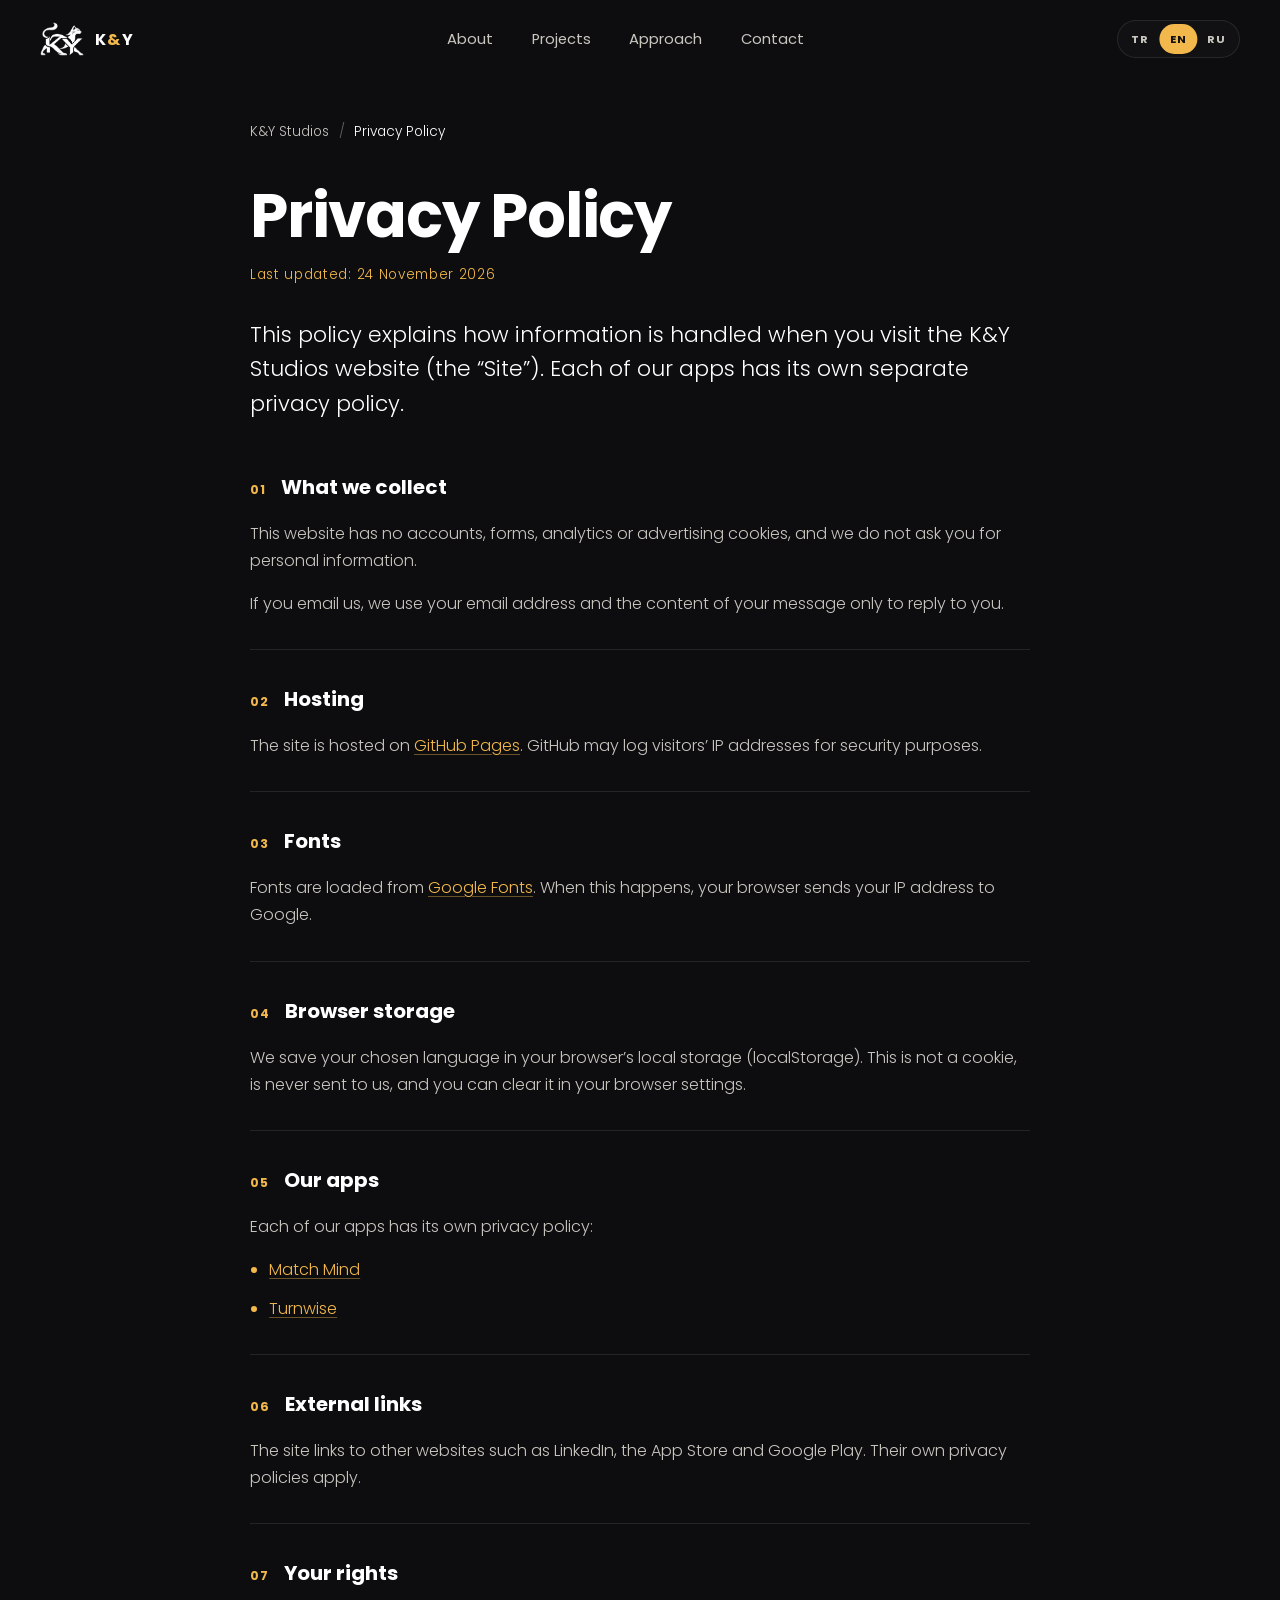
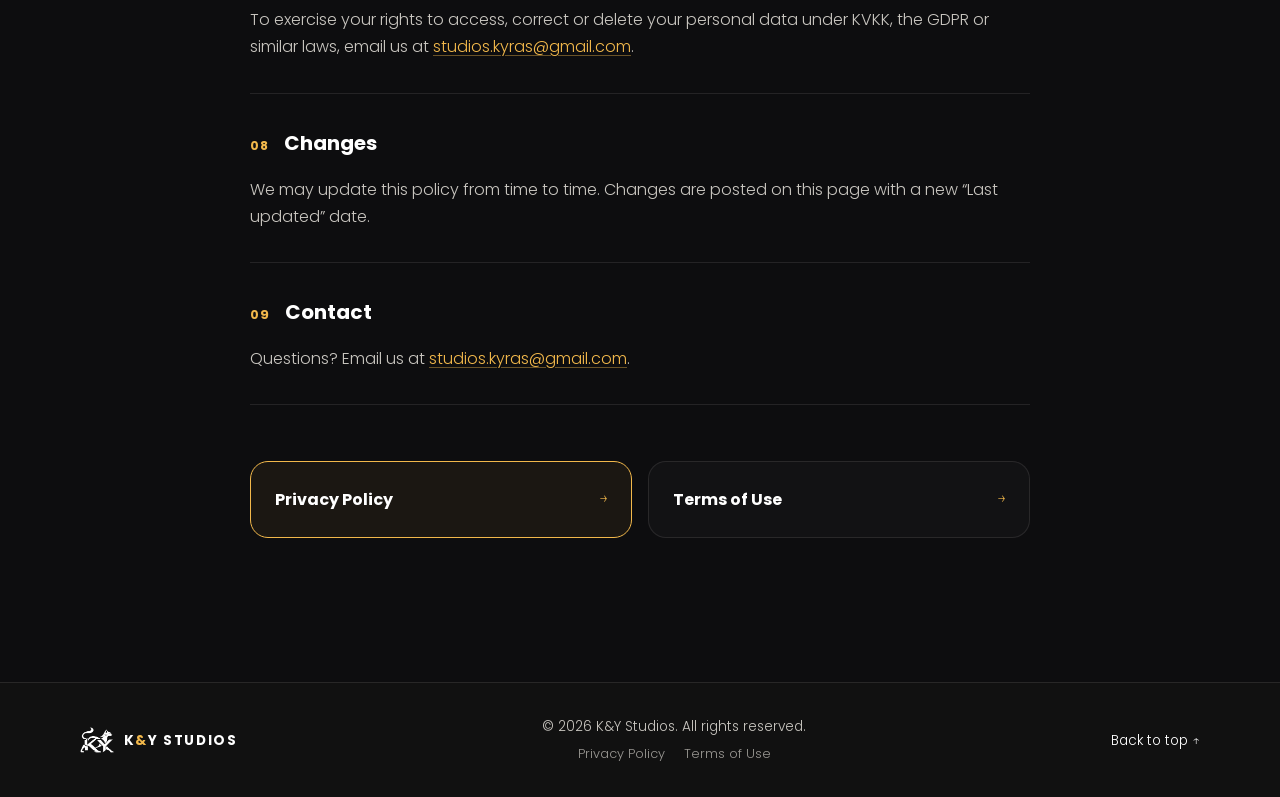
==== privacy/index.html @ 73205c19 "Site gizlilik politikası ve kullanım koşulları + footer linkleri" ====
<!DOCTYPE html>
<html lang="tr">
<head>
  <meta charset="UTF-8" />
  <meta name="viewport" content="width=device-width, initial-scale=1" />
  <title>K&amp;Y Studios</title>
  <meta name="theme-color" content="#0d0d0f" />
  <meta property="og:image" content="../assets/og-cover.jpg" />
  <link rel="icon" type="image/png" sizes="32x32" href="../assets/favicon-32.png" />
  <link rel="apple-touch-icon" href="../assets/apple-touch-icon.png" />
  <link rel="preconnect" href="https://fonts.googleapis.com" />
  <link rel="preconnect" href="https://fonts.gstatic.com" crossorigin />
  <link href="https://fonts.googleapis.com/css2?family=Montserrat:wght@300;400;700&family=Poppins:wght@300;400;700&display=swap" rel="stylesheet" />
  <link rel="stylesheet" href="../css/style.css" />
</head>
<body class="subpage" data-root="../" data-page="site-privacy">
  <div class="trail" aria-hidden="true"></div>

  <header class="nav" id="nav">
    <a href="../index.html" class="nav__brand" aria-label="K&Y Studios">
      <img src="../assets/logo-white.png" alt="" />
      <span>K<b>&amp;</b>Y</span>
    </a>
    <nav class="nav__links" id="navLinks">
      <a href="../index.html#about" data-i18n="nav.about">Hakkımızda</a>
      <a href="../index.html#projects" data-i18n="nav.projects">Projeler</a>
      <a href="../index.html#process" data-i18n="nav.process">Yaklaşım</a>
      <a href="../index.html#contact" data-i18n="nav.contact">İletişim</a>
      <div class="lang lang--menu" role="group" aria-label="Language">
        <button data-lang="tr" aria-pressed="true">TR</button>
        <button data-lang="en" aria-pressed="false">EN</button>
        <button data-lang="ru" aria-pressed="false">RU</button>
        <span class="lang__pill" aria-hidden="true"></span>
      </div>
    </nav>
    <div class="nav__actions">
      <div class="lang lang--nav" role="group" aria-label="Language">
        <button data-lang="tr" aria-pressed="true">TR</button>
        <button data-lang="en" aria-pressed="false">EN</button>
        <button data-lang="ru" aria-pressed="false">RU</button>
        <span class="lang__pill" aria-hidden="true"></span>
      </div>
      <button class="burger" id="burger" aria-label="Menu" aria-expanded="false"><span></span><span></span></button>
    </div>
  </header>

  <main id="app"></main>

  <footer class="footer">
    <div class="container footer__inner">
      <a href="../index.html" class="footer__brand">
        <img src="../assets/logo-white.png" alt="" />
        <span>K<b>&amp;</b>Y STUDIOS</span>
      </a>
      <div class="footer__mid">
        <p>© <span class="js-year"></span> K&amp;Y Studios. <span data-i18n="footer.rights">Tüm hakları saklıdır.</span></p>
        <nav class="footer__legal"><a href="../privacy/" data-i18n="footer.privacy">Gizlilik Politikası</a><a href="../terms/" data-i18n="footer.terms">Kullanım Koşulları</a></nav>
      </div>
      <a href="#" class="footer__top" data-i18n="footer.top">Yukarı ↑</a>
    </div>
  </footer>

  <noscript><p style="padding:8rem 2rem;text-align:center">Please enable JavaScript to view this page.</p></noscript>
  <script src="../data/projects.js"></script>
  <script src="../js/projects.js"></script>
  <script src="../js/main.js"></script>
</body>
</html>
---- css/style.css ----
/* =========================================================
   K&Y Studios — style.css
   Palette: #0d0d0f · #f2b84b · #fff · #c9c6c0 · #111
   ========================================================= */

:root {
  --bg: #0d0d0f;
  --bg-2: #111;
  --gold: #f2b84b;
  --white: #fff;
  --muted: #c9c6c0;
  --line: rgba(201, 198, 192, 0.12);
  --card: rgba(255, 255, 255, 0.025);

  --font: "Poppins", "Montserrat", system-ui, -apple-system, "Segoe UI", sans-serif;
  --ease: cubic-bezier(0.22, 1, 0.36, 1);
  --ease-in-out: cubic-bezier(0.65, 0, 0.35, 1);

  --container: 1200px;
  --pad: clamp(1.25rem, 4vw, 2.5rem);
  --section: clamp(5rem, 12vw, 9rem);

  /* Paw print shape used everywhere as a mask */
  --paw: url("data:image/svg+xml,%3Csvg xmlns='http://www.w3.org/2000/svg' viewBox='0 0 64 64'%3E%3Cellipse cx='32' cy='42' rx='14' ry='12'/%3E%3Cellipse cx='14' cy='26' rx='6' ry='8'/%3E%3Cellipse cx='25' cy='15' rx='6' ry='8'/%3E%3Cellipse cx='39' cy='15' rx='6' ry='8'/%3E%3Cellipse cx='50' cy='26' rx='6' ry='8'/%3E%3C/svg%3E");
}

*,
*::before,
*::after { box-sizing: border-box; margin: 0; padding: 0; }

html { scroll-behavior: smooth; -webkit-text-size-adjust: 100%; }

body {
  font-family: var(--font);
  font-weight: 300;
  background: var(--bg);
  color: var(--muted);
  line-height: 1.7;
  overflow-x: hidden;
  -webkit-font-smoothing: antialiased;
}
body.is-loading, body.menu-open { overflow: hidden; }

img { max-width: 100%; display: block; }
a { color: inherit; text-decoration: none; }
button { font: inherit; color: inherit; background: none; border: 0; cursor: pointer; }
::selection { background: var(--gold); color: var(--bg); }

.container { width: 100%; max-width: var(--container); margin: 0 auto; padding: 0 var(--pad); }
.gold { color: var(--gold); }

.eyebrow {
  display: inline-flex; align-items: center; gap: .75rem;
  font-size: .8rem; font-weight: 400; letter-spacing: .3em; text-transform: uppercase;
  color: var(--gold); margin-bottom: 1.25rem;
}
.eyebrow::before { content: ""; width: 28px; height: 1px; background: var(--gold); }

.h2 {
  font-weight: 700; color: var(--white);
  font-size: clamp(2rem, 5vw, 3.6rem);
  line-height: 1.1; letter-spacing: -.02em;
}

.section { padding: var(--section) 0; position: relative; }
.section__head { margin-bottom: clamp(2.5rem, 6vw, 4.5rem); }

/* ---------- Buttons ---------- */
.btn {
  position: relative; display: inline-flex; align-items: center; justify-content: center;
  padding: 1rem 2rem; border-radius: 100px;
  font-weight: 400; font-size: .95rem; letter-spacing: .04em;
  overflow: hidden; isolation: isolate;
  transition: color .4s var(--ease), border-color .4s var(--ease), transform .3s var(--ease);
}
.btn--gold { background: var(--gold); color: var(--bg-2); font-weight: 700; }
.btn--gold::after {
  content: ""; position: absolute; inset: 0; z-index: -1;
  background: var(--white); transform: translateY(101%);
  transition: transform .5s var(--ease);
}
.btn--gold:hover::after { transform: translateY(0); }
.btn--ghost { border: 1px solid rgba(201,198,192,.35); color: var(--white); }
.btn--ghost::after {
  content: ""; position: absolute; inset: 0; z-index: -1;
  background: var(--gold); transform: scaleX(0); transform-origin: right;
  transition: transform .5s var(--ease);
}
.btn--ghost:hover { color: var(--bg-2); border-color: var(--gold); }
.btn--ghost:hover::after { transform: scaleX(1); transform-origin: left; }

/* =========================================================
   Preloader
   ========================================================= */
.loader {
  position: fixed; inset: 0; z-index: 1000;
  display: grid; place-items: center;
  background: var(--bg);
  transition: clip-path 1s var(--ease-in-out), visibility 0s linear 1s;
  clip-path: inset(0 0 0 0);
}
.loader.done { clip-path: inset(0 0 100% 0); visibility: hidden; }
.loader__inner { display: grid; justify-items: center; gap: 1.5rem; }
.loader__logo { width: min(140px, 40vw); animation: loaderLogo 1.4s var(--ease) both; }
.loader__paws { display: flex; gap: .9rem; }
.loader__paws .paw {
  width: 16px; height: 16px; background: var(--gold);
  -webkit-mask: var(--paw) center/contain no-repeat; mask: var(--paw) center/contain no-repeat;
  opacity: 0; animation: pawBlink 1.2s ease-in-out infinite;
}
.loader__paws .paw:nth-child(even) { transform: translateY(6px) rotate(10deg); }
.loader__paws .paw:nth-child(odd)  { transform: rotate(-10deg); }
.loader__paws .paw:nth-child(2) { animation-delay: .15s; }
.loader__paws .paw:nth-child(3) { animation-delay: .3s; }
.loader__paws .paw:nth-child(4) { animation-delay: .45s; }

@keyframes loaderLogo { from { opacity: 0; transform: translateY(20px) scale(.92); filter: blur(8px); } to { opacity: 1; transform: none; filter: none; } }
@keyframes pawBlink { 0%,100% { opacity: 0; } 40%,60% { opacity: 1; } }

/* =========================================================
   Mouse paw trail
   ========================================================= */
.trail { position: fixed; inset: 0; pointer-events: none; z-index: 5; }
.trail .paw {
  position: absolute; width: 14px; height: 14px;
  background: var(--gold);
  -webkit-mask: var(--paw) center/contain no-repeat; mask: var(--paw) center/contain no-repeat;
  animation: trailFade 1.4s var(--ease) forwards;
}
@keyframes trailFade { 0% { opacity: .55; scale: 1; } 100% { opacity: 0; scale: .6; } }

/* =========================================================
   Navigation
   ========================================================= */
.nav {
  position: fixed; top: 0; left: 0; right: 0; z-index: 100;
  display: flex; align-items: center; justify-content: space-between;
  padding: 1.25rem var(--pad);
  transition: padding .4s var(--ease), background .4s var(--ease), border-color .4s var(--ease), transform .5s var(--ease);
  border-bottom: 1px solid transparent;
}
.nav.scrolled {
  padding-top: .8rem; padding-bottom: .8rem;
  background: rgba(13, 13, 15, .72);
  -webkit-backdrop-filter: blur(14px) saturate(140%); backdrop-filter: blur(14px) saturate(140%);
  border-color: var(--line);
}
.nav.hidden { transform: translateY(-100%); }
.nav__brand { display: flex; align-items: center; gap: .7rem; color: var(--white); font-weight: 700; letter-spacing: .08em; z-index: 2; }
.nav__brand img { width: 44px; transition: transform .5s var(--ease); }
.nav__brand:hover img { transform: rotate(-6deg) scale(1.06); }
.nav__brand b, .footer__brand b { color: var(--gold); }

.nav__links { display: flex; gap: 2.4rem; }
.nav__links a {
  position: relative; font-size: .92rem; font-weight: 400; color: var(--muted);
  transition: color .3s;
}
.nav__links a::after {
  content: ""; position: absolute; left: 0; bottom: -6px; height: 1px; width: 100%;
  background: var(--gold); transform: scaleX(0); transform-origin: right;
  transition: transform .45s var(--ease);
}
.nav__links a:hover, .nav__links a.active { color: var(--white); }
.nav__links a:hover::after, .nav__links a.active::after { transform: scaleX(1); transform-origin: left; }

.nav__actions { display: flex; align-items: center; gap: .75rem; z-index: 2; }
.lang {
  position: relative; display: flex; padding: 3px; border-radius: 100px;
  border: 1px solid var(--line); background: rgba(255,255,255,.02);
}
.lang button {
  position: relative; z-index: 1; width: 2.4rem; padding: .35rem 0; border-radius: 100px;
  font-size: .7rem; font-weight: 700; letter-spacing: .1em; color: var(--muted);
  transition: color .4s var(--ease);
}
.lang button:hover { color: var(--white); }
.lang button[aria-pressed="true"] { color: var(--bg-2); }
.lang__pill {
  position: absolute; top: 3px; bottom: 3px; left: 3px; width: 2.4rem; border-radius: 100px;
  background: var(--gold); transform: translateX(calc(var(--i, 0) * 100%));
  transition: transform .5s var(--ease);
}

.lang--menu { display: none; }

.burger { display: none; width: 40px; height: 40px; position: relative; }
.burger span {
  position: absolute; left: 9px; right: 9px; height: 2px; background: var(--white); border-radius: 2px;
  transition: transform .45s var(--ease), top .45s var(--ease);
}
.burger span:first-child { top: 15px; }
.burger span:last-child { top: 23px; }
.burger[aria-expanded="true"] span:first-child { top: 19px; transform: rotate(45deg); }
.burger[aria-expanded="true"] span:last-child { top: 19px; transform: rotate(-45deg); }

/* =========================================================
   Hero
   ========================================================= */
.hero {
  position: relative; min-height: 100vh; min-height: 100svh;
  display: grid; place-items: center; text-align: center;
  padding: 7rem var(--pad) 5rem; overflow: hidden;
}
.hero__grid {
  position: absolute; inset: 0;
  background-image: radial-gradient(rgba(201,198,192,.09) 1px, transparent 1px);
  background-size: 26px 26px;
  -webkit-mask-image: radial-gradient(ellipse at center, #000 20%, transparent 75%);
  mask-image: radial-gradient(ellipse at center, #000 20%, transparent 75%);
}
.hero__glow {
  position: absolute; width: 900px; height: 900px; max-width: 160vw; max-height: 160vw;
  left: var(--gx, 50%); top: var(--gy, 45%); translate: -50% -50%;
  background: radial-gradient(circle, rgba(242,184,75,.16) 0%, rgba(242,184,75,.05) 35%, transparent 65%);
  transition: left 1.2s var(--ease), top 1.2s var(--ease);
  pointer-events: none;
}

/* Walking paw steps (like the LinkedIn cover) */
.hero__steps { position: absolute; left: 0; right: 0; bottom: 7%; height: 80px; pointer-events: none; }
.hero__steps .step {
  position: absolute; width: 26px; height: 26px; background: var(--gold);
  -webkit-mask: var(--paw) center/contain no-repeat; mask: var(--paw) center/contain no-repeat;
  opacity: 0; rotate: 90deg;
  animation: walk 8s linear infinite;
}
.hero__steps .step:nth-child(odd)  { top: 0; }
.hero__steps .step:nth-child(even) { top: 34px; }
.hero__steps .step:nth-child(1) { left: 6%;  animation-delay: 0s; }
.hero__steps .step:nth-child(2) { left: 17%; animation-delay: .5s; }
.hero__steps .step:nth-child(3) { left: 28%; animation-delay: 1s; }
.hero__steps .step:nth-child(4) { left: 39%; animation-delay: 1.5s; }
.hero__steps .step:nth-child(5) { left: 61%; animation-delay: 2s; }
.hero__steps .step:nth-child(6) { left: 72%; animation-delay: 2.5s; }
.hero__steps .step:nth-child(7) { left: 83%; animation-delay: 3s; }
.hero__steps .step:nth-child(8) { left: 94%; animation-delay: 3.5s; }
@keyframes walk {
  0%   { opacity: 0; scale: .6; }
  4%   { opacity: .55; scale: 1; }
  30%  { opacity: .3; }
  50%  { opacity: 0; }
  100% { opacity: 0; }
}

.hero__content { position: relative; z-index: 2; display: grid; justify-items: center; }
.hero__logo-wrap { perspective: 800px; margin-bottom: 1.5rem; }
.hero__logo {
  width: clamp(170px, 26vw, 300px);
  filter: drop-shadow(0 20px 60px rgba(242,184,75,.15));
  transform: rotateX(var(--rx, 0deg)) rotateY(var(--ry, 0deg));
  transition: transform .6s var(--ease);
  opacity: 0;
}
.hero__title {
  color: var(--white); font-weight: 700; line-height: .95; letter-spacing: .04em;
  font-size: clamp(3.8rem, 11vw, 8.5rem);
}
.hero__title .line { display: block; overflow: hidden; padding-bottom: .05em; }
.hero__title .line > span { display: inline-block; transform: translateY(110%); }
.hero__title em { font-style: normal; color: var(--gold); display: inline-block; }
.hero__title .line:nth-child(2) { font-size: .5em; letter-spacing: .32em; margin-right: -.32em; font-weight: 300; color: var(--muted); }
.hero__tag {
  margin-top: 1.6rem; font-size: clamp(.78rem, 1.6vw, 1rem); letter-spacing: .28em; text-transform: uppercase;
  opacity: 0;
}
.hero__cta { display: flex; flex-wrap: wrap; justify-content: center; gap: 1rem; margin-top: 2.6rem; opacity: 0; }

/* Hero intro (runs when body loses .is-loading) */
body.ready .hero__logo { animation: heroLogo 1.4s var(--ease) .1s forwards; }
body.ready .hero__title .line > span { animation: rise 1.1s var(--ease) forwards; }
body.ready .hero__title .line:nth-child(1) > span { animation-delay: .35s; }
body.ready .hero__title .line:nth-child(2) > span { animation-delay: .5s; }
body.ready .hero__title em { animation: ampPop 1s var(--ease) 1.1s both; }
body.ready .hero__tag { animation: fadeUp 1s var(--ease) .85s forwards; }
body.ready .hero__cta { animation: fadeUp 1s var(--ease) 1.05s forwards; }
body.ready .hero__logo-wrap { animation: float 6s ease-in-out 1.6s infinite; }

@keyframes heroLogo { from { opacity: 0; transform: translateY(40px) scale(.85); filter: blur(10px); } to { opacity: 1; filter: none; } }
@keyframes rise { to { transform: translateY(0); } }
@keyframes fadeUp { from { opacity: 0; transform: translateY(18px); } to { opacity: 1; transform: none; } }
@keyframes ampPop { 0% { transform: scale(1) rotate(0); } 40% { transform: scale(1.25) rotate(-12deg); } 100% { transform: scale(1) rotate(0); } }
@keyframes float { 0%,100% { transform: translateY(0); } 50% { transform: translateY(-10px); } }

.scroll-hint {
  position: absolute; bottom: 2rem; left: 50%; translate: -50% 0; z-index: 2;
  width: 26px; height: 42px; border: 1.5px solid rgba(201,198,192,.4); border-radius: 20px;
}
.scroll-hint span {
  position: absolute; left: 50%; top: 8px; width: 4px; height: 8px; margin-left: -2px;
  background: var(--gold); border-radius: 4px; animation: scrollDot 1.8s var(--ease) infinite;
}
@keyframes scrollDot { 0% { opacity: 0; transform: translateY(0); } 30% { opacity: 1; } 100% { opacity: 0; transform: translateY(14px); } }

/* =========================================================
   Marquee
   ========================================================= */
.marquee {
  border-block: 1px solid var(--line); background: var(--bg-2);
  overflow: hidden; padding: 1.3rem 0; white-space: nowrap;
}
.marquee__track { display: inline-flex; align-items: center; gap: 2.5rem; animation: marquee 28s linear infinite; padding-left: 2.5rem; }
.marquee span { font-weight: 700; color: var(--white); font-size: clamp(1.1rem, 2.6vw, 1.8rem); letter-spacing: .14em; }
.marquee span:nth-of-type(even) { color: transparent; -webkit-text-stroke: 1px rgba(201,198,192,.55); }
.marquee i { color: var(--gold); font-style: normal; font-size: 1.1rem; }
.marquee:hover .marquee__track { animation-play-state: paused; }
@keyframes marquee { to { transform: translateX(-50%); } }

/* =========================================================
   About
   ========================================================= */
.about__grid { display: grid; grid-template-columns: 1fr 1.1fr; gap: clamp(2rem, 6vw, 6rem); align-items: start; }
.about__left { position: sticky; top: 7rem; }
.about__right p + p { margin-top: 1.2rem; }
.lead { font-size: clamp(1.1rem, 2vw, 1.35rem); color: var(--white); line-height: 1.6; }
.stats { display: grid; grid-template-columns: repeat(3, 1fr); gap: 1rem; margin-top: 3rem; padding-top: 2rem; border-top: 1px solid var(--line); }
.stat strong { display: block; font-size: clamp(2rem, 4.5vw, 3rem); font-weight: 700; color: var(--gold); line-height: 1.1; }
.stat span { font-size: .85rem; letter-spacing: .06em; }

/* =========================================================
   Projects / cards
   ========================================================= */
.cards { display: grid; grid-template-columns: repeat(3, 1fr); gap: 1.5rem; }
.card {
  position: relative; display: flex; flex-direction: column;
  background: var(--card); border: 1px solid var(--line); border-radius: 22px; overflow: hidden;
  transform-style: preserve-3d;
  transition: border-color .5s var(--ease), box-shadow .5s var(--ease);
}
.card::before { /* cursor spotlight */
  content: ""; position: absolute; inset: 0; z-index: 0; pointer-events: none; opacity: 0;
  background: radial-gradient(400px circle at var(--mx, 50%) var(--my, 50%), rgba(242,184,75,.12), transparent 45%);
  transition: opacity .4s;
}
.card:hover { border-color: rgba(242,184,75,.4); box-shadow: 0 30px 80px -30px rgba(0,0,0,.8); }
.card:hover::before { opacity: 1; }
.card__visual {
  position: relative; aspect-ratio: 4 / 3; display: grid; place-items: center; overflow: hidden;
  background: radial-gradient(circle at 50% 120%, rgba(242,184,75,.14), transparent 60%), var(--bg-2);
  border-bottom: 1px solid var(--line);
}
.card__body { position: relative; z-index: 1; padding: 1.8rem; display: flex; flex-direction: column; gap: .8rem; flex: 1; }
.card__body h3 { color: var(--white); font-weight: 700; font-size: 1.6rem; line-height: 1.2; }
.card__body p { font-size: .95rem; flex: 1; }
.card__meta { display: flex; gap: .5rem; flex-wrap: wrap; }
.pill { font-size: .7rem; font-weight: 400; letter-spacing: .12em; text-transform: uppercase; padding: .3rem .75rem; border-radius: 100px; background: rgba(242,184,75,.12); color: var(--gold); }
.pill--dim { background: rgba(201,198,192,.08); color: var(--muted); }
.card__link { align-self: flex-start; font-weight: 400; color: var(--white); font-size: .9rem; position: relative; }
.card__link::after { content: ""; position: absolute; left: 0; bottom: -3px; width: 100%; height: 1px; background: var(--gold); transform: scaleX(.25); transform-origin: left; transition: transform .45s var(--ease); }
.card:hover .card__link::after { transform: scaleX(1); }

/* Match Mind visual — flipping cards */
.mm-grid { display: grid; grid-template-columns: repeat(3, 1fr); gap: 10px; width: 62%; perspective: 600px; }
.mm-card { aspect-ratio: 3/4; position: relative; transform-style: preserve-3d; animation: mmFlip 6s var(--ease) infinite; }
.mm-front, .mm-back { position: absolute; inset: 0; border-radius: 8px; backface-visibility: hidden; -webkit-backface-visibility: hidden; display: grid; place-items: center; }
.mm-front { background: linear-gradient(145deg, #1c1c20, #141416); border: 1px solid rgba(201,198,192,.15); }
.mm-front::after { content: ""; width: 40%; aspect-ratio: 1; background: rgba(242,184,75,.35); -webkit-mask: var(--paw) center/contain no-repeat; mask: var(--paw) center/contain no-repeat; }
.mm-back { background: var(--gold); color: var(--bg-2); font-size: 1.3rem; transform: rotateY(180deg); }
.mm-card:nth-child(1) { animation-delay: 0s; }
.mm-card:nth-child(4) { animation-delay: .35s; }
.mm-card:nth-child(3) { animation-delay: 1.6s; }
.mm-card:nth-child(5) { animation-delay: 1.95s; }
.mm-card:nth-child(2) { animation-delay: 3.2s; }
.mm-card:nth-child(6) { animation-delay: 3.55s; }
@keyframes mmFlip { 0%, 8% { transform: rotateY(0); } 16%, 60% { transform: rotateY(180deg); } 70%, 100% { transform: rotateY(0); } }
.card:hover .mm-card { animation-duration: 3s; }

/* Turnwise visual — rotating rings */
.tw { position: relative; width: 58%; aspect-ratio: 1; }
.tw__ring { position: absolute; border-radius: 50%; border: 2px solid rgba(201,198,192,.18); }
.tw__ring i { position: absolute; top: -7px; left: 50%; margin-left: -7px; width: 14px; height: 14px; border-radius: 50%; background: var(--gold); box-shadow: 0 0 18px rgba(242,184,75,.7); }
.tw__ring--1 { inset: 0; border-top-color: var(--gold); animation: spin 9s var(--ease-in-out) infinite; }
.tw__ring--2 { inset: 17%; border-right-color: var(--gold); animation: spin 7s var(--ease-in-out) infinite reverse; }
.tw__ring--3 { inset: 34%; border-bottom-color: var(--gold); animation: spin 5s var(--ease-in-out) infinite; }
.tw__ring--2 i { width: 11px; height: 11px; margin-left: -5.5px; top: -6px; }
.tw__ring--3 i { width: 9px; height: 9px; margin-left: -4.5px; top: -5px; }
.tw__core { position: absolute; inset: 45%; border-radius: 50%; background: var(--white); }
@keyframes spin { 0% { rotate: 0deg; } 25% { rotate: 90deg; } 50% { rotate: 90deg; } 75% { rotate: 270deg; } 100% { rotate: 360deg; } }
.card:hover .tw__ring { animation-duration: 2.5s; }

/* Next visual */
.card__visual--next img { width: 40%; opacity: .14; transition: opacity .6s var(--ease), transform .8s var(--ease); }
.card--next:hover .card__visual--next img { opacity: .5; transform: scale(1.06) rotate(-3deg); }
.card--next { border-style: dashed; }

/* =========================================================
   Process
   ========================================================= */
.process { background: var(--bg-2); border-block: 1px solid var(--line); }
.steps { list-style: none; display: grid; grid-template-columns: repeat(4, 1fr); gap: 1.5rem; counter-reset: s; }
.steps li { position: relative; padding-top: 2rem; border-top: 1px solid var(--line); }
.steps li::before {
  content: ""; position: absolute; top: -1px; left: 0; height: 1px; width: 100%;
  background: var(--gold); transform: scaleX(0); transform-origin: left; transition: transform 1.2s var(--ease) .2s;
}
.steps li.in::before { transform: scaleX(1); }
.steps__n { font-size: .8rem; font-weight: 700; color: var(--gold); letter-spacing: .15em; }
.steps h4 { color: var(--white); font-weight: 700; font-size: 1.3rem; margin: .6rem 0 .6rem; }
.steps p { font-size: .93rem; }

/* =========================================================
   Contact
   ========================================================= */
.contact { overflow: hidden; text-align: center; }
.contact__glow {
  position: absolute; left: 50%; top: 55%; width: 800px; height: 800px; max-width: 150vw; max-height: 150vw;
  translate: -50% -50%; background: radial-gradient(circle, rgba(242,184,75,.13), transparent 60%);
  animation: breathe 7s ease-in-out infinite; pointer-events: none;
}
@keyframes breathe { 0%,100% { scale: 1; opacity: .8; } 50% { scale: 1.15; opacity: 1; } }
.contact__inner { position: relative; display: grid; justify-items: center; }
.contact__title { color: var(--white); font-weight: 700; font-size: clamp(2.3rem, 7vw, 5.2rem); line-height: 1.05; letter-spacing: -.02em; }
.contact__sub { margin-top: 1.4rem; max-width: 46ch; }
.contact__mail {
  margin-top: 2.6rem; font-size: clamp(1.05rem, 3.4vw, 2rem); font-weight: 400; color: var(--white);
  position: relative; padding-bottom: .4rem; word-break: break-all;
}
.contact__mail::after { content: ""; position: absolute; left: 0; right: 0; bottom: 0; height: 2px; background: var(--gold); transform-origin: right; transition: transform .5s var(--ease); }
.contact__mail:hover { color: var(--gold); }
.contact__mail:hover::after { transform: scaleX(0); }
.contact__social { display: flex; gap: 1rem; margin-top: 2.4rem; flex-wrap: wrap; justify-content: center; }
.social {
  display: inline-flex; align-items: center; gap: .6rem; padding: .8rem 1.4rem; border-radius: 100px;
  border: 1px solid var(--line); color: var(--white); font-size: .9rem; font-weight: 400;
  transition: border-color .3s, background .3s, color .3s;
}
.social:hover { border-color: var(--gold); background: var(--gold); color: var(--bg-2); }

/* =========================================================
   Footer
   ========================================================= */
.footer { border-top: 1px solid var(--line); padding: 2rem 0; font-size: .85rem; background: var(--bg-2); }
.footer__inner { display: flex; align-items: center; justify-content: space-between; gap: 1rem; flex-wrap: wrap; }
.footer__brand { display: flex; align-items: center; gap: .6rem; color: var(--white); font-weight: 700; letter-spacing: .12em; }
.footer__brand img { width: 34px; }
.footer__top { color: var(--white); transition: color .3s; }
.footer__mid { display: grid; gap: .3rem; justify-items: center; text-align: center; }
.footer__legal { display: flex; flex-wrap: wrap; justify-content: center; gap: .3rem 1.2rem; font-size: .8rem; }
.footer__legal a { color: var(--muted); opacity: .75; transition: color .3s, opacity .3s; }
.footer__legal a:hover { color: var(--gold); opacity: 1; }
.legal-links.legal-links--2 { grid-template-columns: repeat(2, 1fr); }
.footer__top:hover { color: var(--gold); }

/* =========================================================
   Scroll reveal
   ========================================================= */
.reveal { opacity: 0; transform: translateY(40px); transition: opacity 1s var(--ease), transform 1s var(--ease); transition-delay: var(--d, 0s); }
.reveal.in { opacity: 1; transform: none; }

/* =========================================================
   Responsive
   ========================================================= */
@media (max-width: 1024px) {
  .cards { grid-template-columns: repeat(2, 1fr); }
  .card--next { grid-column: span 2; flex-direction: row; }
  .card--next .card__visual { aspect-ratio: auto; width: 38%; border-bottom: 0; border-right: 1px solid var(--line); }
  .steps { grid-template-columns: repeat(2, 1fr); row-gap: 2.5rem; }
}

@media (max-width: 820px) {
  .burger { display: block; }
  .nav__links {
    position: fixed; inset: 0; z-index: 1;
    flex-direction: column; justify-content: center; align-items: center; gap: 1.8rem;
    background: rgba(13,13,15,.99);
    clip-path: circle(0 at calc(100% - 2.6rem) 2.4rem);
    transition: clip-path .8s var(--ease-in-out);
  }
  .nav__links a { font-size: 2rem; font-weight: 700; color: var(--white); opacity: 0; transform: translateY(20px); transition: opacity .5s var(--ease), transform .5s var(--ease), color .3s; }
  .nav__links a::after { display: none; }
  .nav__links a:hover { color: var(--gold); }
  .menu-open .nav__links { clip-path: circle(150% at calc(100% - 2.6rem) 2.4rem); }
  .menu-open .nav__links a { opacity: 1; transform: none; }
  .menu-open .nav__links a:nth-child(1) { transition-delay: .25s; }
  .menu-open .nav__links a:nth-child(2) { transition-delay: .32s; }
  .menu-open .nav__links a:nth-child(3) { transition-delay: .39s; }
  .menu-open .nav__links a:nth-child(4) { transition-delay: .46s; }
  .lang--nav { display: none; }
  .lang--menu {
    display: flex; margin-top: 1.5rem;
    opacity: 0; transform: translateY(20px);
    transition: opacity .5s var(--ease), transform .5s var(--ease);
  }
  .lang--menu button, .lang--menu .lang__pill { width: 3.4rem; }
  .lang--menu button { font-size: .85rem; padding: .6rem 0; }
  .menu-open .lang--menu { opacity: 1; transform: none; transition-delay: .55s; }
  .menu-open .nav { background: transparent; border-color: transparent; backdrop-filter: none; -webkit-backdrop-filter: none; }

  .about__grid { grid-template-columns: 1fr; }
  .about__left { position: static; }
}

@media (max-width: 640px) {
  .cards { grid-template-columns: 1fr; }
  .card--next { grid-column: auto; flex-direction: column; }
  .card--next .card__visual { width: auto; aspect-ratio: 16/9; border-right: 0; border-bottom: 1px solid var(--line); }
  .steps { grid-template-columns: 1fr; }
  .stats { grid-template-columns: repeat(3, 1fr); gap: .5rem; }
  .stat span { font-size: .75rem; }
  .hero__steps { bottom: 11%; }
  .hero__steps .step { width: 18px; height: 18px; }
  .hero__steps .step:nth-child(even) { top: 24px; }
  .btn { padding: .9rem 1.6rem; }
  .footer__inner { flex-direction: column; text-align: center; }
  .nav__brand span { display: none; }
}

/* =========================================================
   Project & legal sub-pages
   ========================================================= */
.subpage main { padding-top: 6.5rem; min-height: 70vh; }
a.card { color: inherit; }
.visual-icon { width: 40%; border-radius: 22%; box-shadow: 0 20px 60px -20px rgba(0,0,0,.8); }

.crumb { display: flex; flex-wrap: wrap; align-items: center; gap: .6rem; font-size: .85rem; margin-bottom: 2.5rem; }
.crumb a { color: var(--muted); transition: color .3s; }
.crumb a:hover { color: var(--gold); }
.crumb span { opacity: .45; }
.crumb [aria-current] { opacity: 1; color: var(--white); }

.section--tight { padding: clamp(3rem, 7vw, 5rem) 0; }

/* Project hero */
.phero { position: relative; padding: 1rem 0 clamp(2rem, 6vw, 4rem); }
.phero::before {
  content: ""; position: absolute; inset: -6rem 0 0; z-index: -1; pointer-events: none;
  background: radial-gradient(60% 60% at 75% 40%, rgba(242,184,75,.12), transparent 70%);
}
.phero__grid { display: grid; grid-template-columns: 1.1fr .9fr; gap: clamp(2rem, 6vw, 5rem); align-items: center; }
.phero__title { color: var(--white); font-weight: 700; font-size: clamp(3rem, 8vw, 6rem); line-height: 1; letter-spacing: -.02em; margin: 1.2rem 0 1rem; }
.phero__tag { font-size: clamp(1.05rem, 2vw, 1.3rem); max-width: 32ch; }
.phero__stores { display: flex; flex-wrap: wrap; gap: .8rem; margin-top: 2.2rem; }
.phero__visual {
  position: relative; aspect-ratio: 1; border-radius: 28px; overflow: hidden;
  display: grid; place-items: center; border: 1px solid var(--line);
  background: radial-gradient(circle at 50% 120%, rgba(242,184,75,.18), transparent 60%), var(--bg-2);
}
.phero__visual .mm-grid { width: 58%; }
.phero__visual .tw { width: 60%; }

.store-btn {
  display: inline-flex; flex-direction: column; line-height: 1.2; min-width: 150px;
  padding: .75rem 1.4rem; border-radius: 14px; border: 1px solid rgba(201,198,192,.3);
  transition: border-color .3s, background .3s, color .3s;
}
.store-btn small { font-size: .7rem; letter-spacing: .08em; color: var(--muted); }
.store-btn b { color: var(--white); font-size: 1.1rem; }
a.store-btn:hover { background: var(--gold); border-color: var(--gold); }
a.store-btn:hover small, a.store-btn:hover b { color: var(--bg-2); }
.store-btn.is-soon { opacity: .55; border-style: dashed; cursor: default; }

.pabout { display: grid; grid-template-columns: 1fr 2fr; gap: 2rem; }

.features { list-style: none; display: grid; grid-template-columns: repeat(4, 1fr); gap: 1.5rem; }
.feature { border-top: 1px solid var(--line); padding-top: 1.5rem; }
.feature__n { font-size: .8rem; font-weight: 700; color: var(--gold); letter-spacing: .15em; }
.feature h3 { color: var(--white); font-weight: 700; font-size: 1.15rem; margin: .5rem 0; }
.feature p { font-size: .93rem; }

/* Legal / support link cards */
.legal-links { display: grid; grid-template-columns: repeat(3, 1fr); gap: 1rem; margin-top: 1rem; }
.legal-card {
  position: relative; display: flex; flex-direction: column; gap: .35rem;
  padding: 1.5rem 3rem 1.5rem 1.5rem; border-radius: 18px; border: 1px solid var(--line); background: var(--card);
  transition: border-color .4s var(--ease), transform .4s var(--ease), background .4s;
}
.legal-card strong { color: var(--white); font-weight: 700; }
.legal-card span { font-size: .88rem; }
.legal-card i { position: absolute; right: 1.4rem; top: 1.4rem; font-style: normal; color: var(--gold); transition: transform .4s var(--ease); }
.legal-card:hover { border-color: rgba(242,184,75,.5); transform: translateY(-3px); }
.legal-card:hover i { transform: translateX(4px); }
.legal-card.is-active { border-color: var(--gold); background: rgba(242,184,75,.06); }

/* Legal document */
.legal { padding: 1rem 0 var(--section); }
.legal__inner { max-width: 860px; }
.legal__head h1 { color: var(--white); font-weight: 700; font-size: clamp(2.2rem, 6vw, 3.8rem); line-height: 1.1; letter-spacing: -.02em; }
.legal__date { margin-top: .8rem; font-size: .85rem; color: var(--gold); letter-spacing: .05em; }
.legal .lead { margin: 2rem 0 1rem; }
.legal__sec { padding: 2rem 0; border-bottom: 1px solid var(--line); }
.legal__sec h2, .faq h2 { display: flex; align-items: baseline; gap: .9rem; color: var(--white); font-weight: 700; font-size: 1.25rem; margin-bottom: 1rem; }
.legal__sec h2 > .num, .faq h2 > .num { font-size: .78rem; color: var(--gold); letter-spacing: .12em; }
.legal__sec p + p, .legal__sec p + ul, .legal__sec ul + p { margin-top: 1rem; }
.legal ul { padding-left: 1.2rem; display: grid; gap: .7rem; }
.legal li::marker { color: var(--gold); }
.legal b { color: var(--white); font-weight: 400; }
.legal a:not(.btn):not(.legal-card):not(.crumb a) { color: var(--gold); text-decoration: underline; text-underline-offset: 3px; text-decoration-color: rgba(242,184,75,.4); }
.legal a:not(.btn):not(.legal-card):not(.crumb a):hover { text-decoration-color: var(--gold); }
.legal .legal-links { margin-top: 3.5rem; }

/* Support */
.support-box {
  display: grid; grid-template-columns: 1fr 1.2fr; gap: 2rem; margin: 2.5rem 0 3.5rem;
  padding: clamp(1.5rem, 4vw, 2.5rem); border-radius: 22px; border: 1px solid var(--line); background: var(--card);
}
.support-box h3 { color: var(--white); font-weight: 400; font-size: 1rem; margin-bottom: .9rem; }
.support-box__mail { margin-top: 1rem; }
.support-box__note { font-size: .85rem; opacity: .8; }
.faq details { border-bottom: 1px solid var(--line); }
.faq summary {
  list-style: none; cursor: pointer; display: flex; justify-content: space-between; align-items: center; gap: 1rem;
  padding: 1.2rem 0; color: var(--white); font-weight: 400; transition: color .3s;
}
.faq summary::-webkit-details-marker { display: none; }
.faq summary:hover { color: var(--gold); }
.faq summary i { position: relative; flex: none; width: 14px; height: 14px; }
.faq summary i::before, .faq summary i::after { content: ""; position: absolute; left: 0; right: 0; top: 6px; height: 2px; background: var(--gold); border-radius: 2px; transition: transform .4s var(--ease); }
.faq summary i::after { transform: rotate(90deg); }
.faq details[open] summary i::after { transform: rotate(0); }
.faq details[open] .faq__a { animation: fadeUp .5s var(--ease); }
.faq__a { padding: 0 2rem 1.3rem 0; }

@media (max-width: 1024px) {
  .features { grid-template-columns: repeat(2, 1fr); }
}
@media (max-width: 820px) {
  .phero__grid { grid-template-columns: 1fr; }
  .phero__visual { max-width: 460px; width: 100%; }
  .pabout { grid-template-columns: 1fr; gap: 0; }
  .legal-links, .legal-links.legal-links--2 { grid-template-columns: 1fr; }
  .support-box { grid-template-columns: 1fr; }
}
@media (max-width: 640px) {
  .features { grid-template-columns: 1fr; }
  .store-btn { flex: 1; min-width: 0; }
}

/* Accessibility: reduce motion */
@media (prefers-reduced-motion: reduce) {
  *, *::before, *::after { animation-duration: .001ms !important; animation-iteration-count: 1 !important; transition-duration: .001ms !important; scroll-behavior: auto !important; }
  .reveal { opacity: 1; transform: none; }
  .hero__logo, .hero__tag, .hero__cta { opacity: 1; }
  .hero__title .line > span { transform: none; }
  .trail, .hero__steps { display: none; }
}

:focus-visible { outline: 2px solid var(--gold); outline-offset: 4px; border-radius: 6px; }
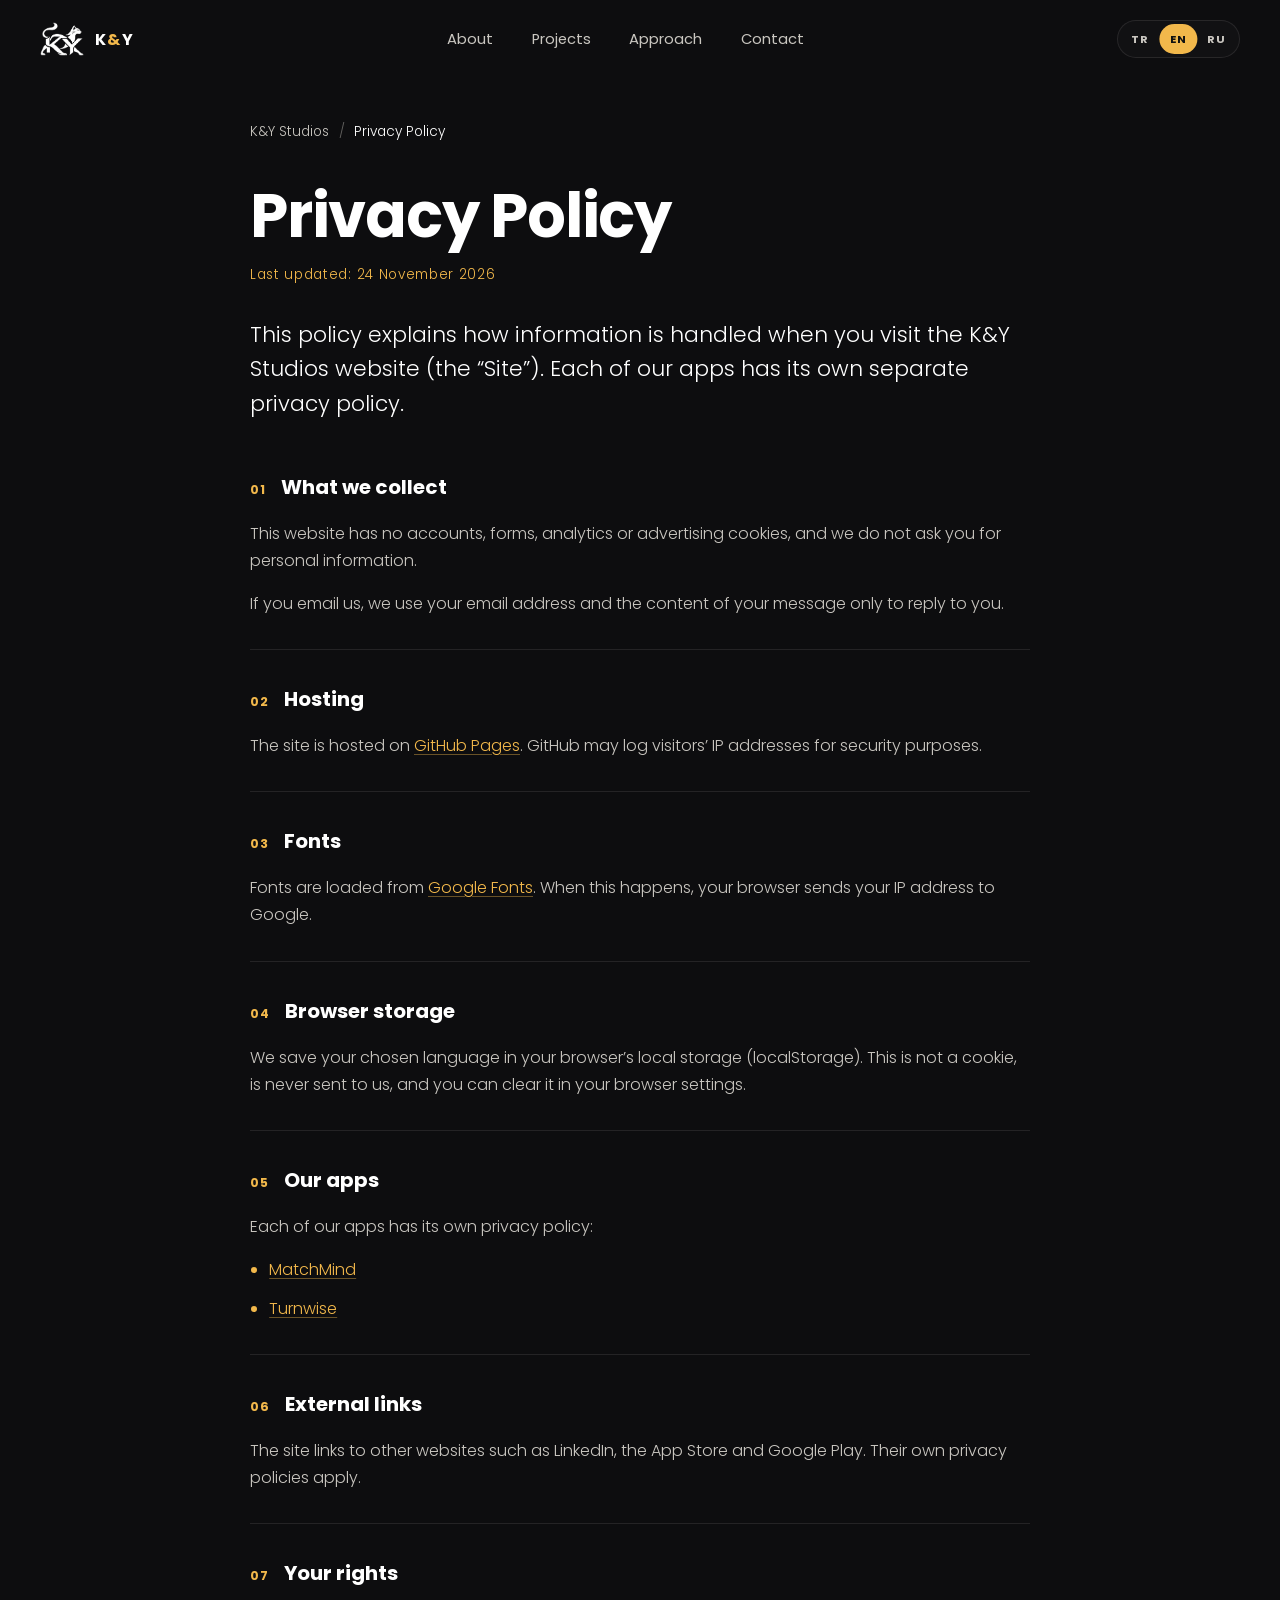
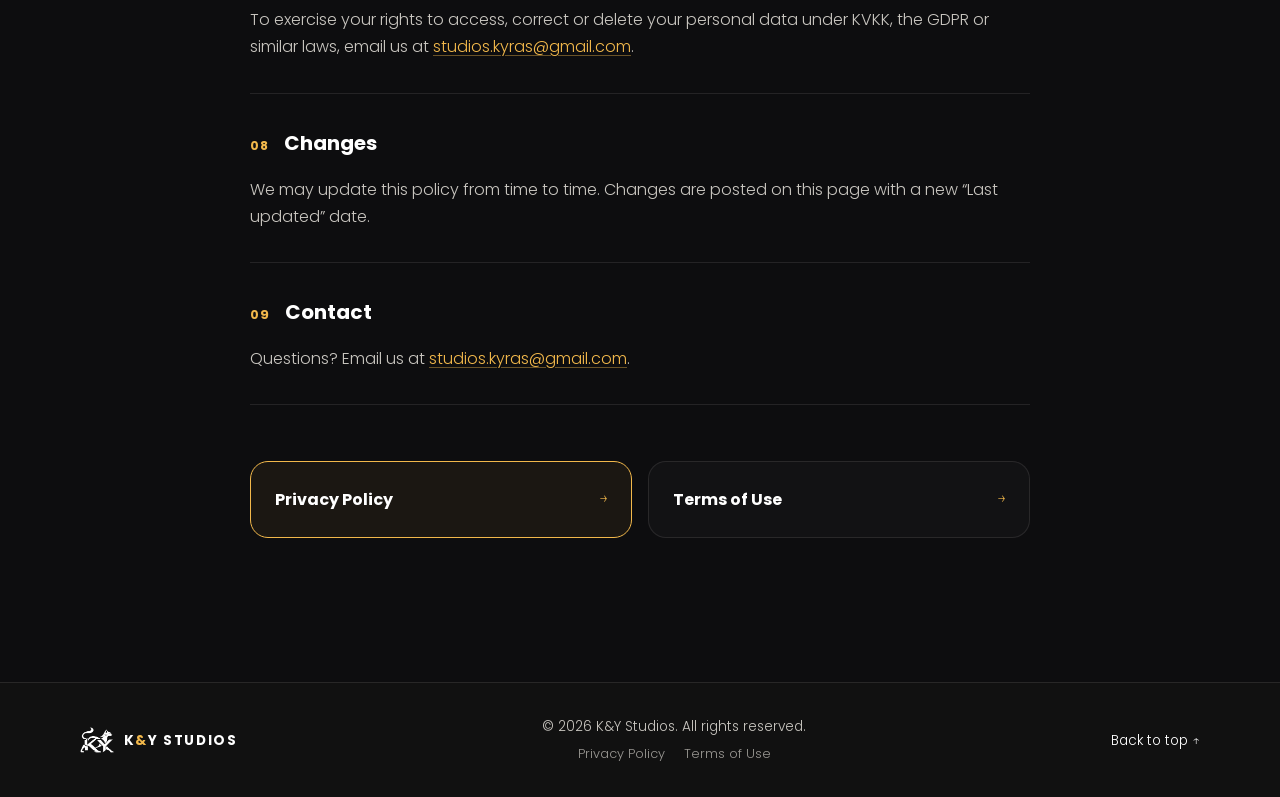
==== commit 7ddb3337: "Google Analytics (çerez onaylı), Search Console doğrulama alanı ve sitemap" ====
--- a/privacy/index.html
+++ b/privacy/index.html
@@ -61,8 +61,10 @@
   </footer>
 
   <noscript><p style="padding:8rem 2rem;text-align:center">Please enable JavaScript to view this page.</p></noscript>
+  <script src="../js/config.js"></script>
   <script src="../data/projects.js"></script>
   <script src="../js/projects.js"></script>
+  <script src="../js/consent.js"></script>
   <script src="../js/main.js"></script>
 </body>
 </html>
--- a/css/style.css
+++ b/css/style.css
@@ -345,6 +345,7 @@
 .card__meta { display: flex; gap: .5rem; flex-wrap: wrap; }
 .pill { font-size: .7rem; font-weight: 400; letter-spacing: .12em; text-transform: uppercase; padding: .3rem .75rem; border-radius: 100px; background: rgba(242,184,75,.12); color: var(--gold); }
 .pill--dim { background: rgba(201,198,192,.08); color: var(--muted); }
+.pill--soon { background: transparent; color: var(--gold); border: 1px dashed rgba(242,184,75,.6); }
 .card__link { align-self: flex-start; font-weight: 400; color: var(--white); font-size: .9rem; position: relative; }
 .card__link::after { content: ""; position: absolute; left: 0; bottom: -3px; width: 100%; height: 1px; background: var(--gold); transform: scaleX(.25); transform-origin: left; transition: transform .45s var(--ease); }
 .card:hover .card__link::after { transform: scaleX(1); }
@@ -377,6 +378,43 @@
 .tw__core { position: absolute; inset: 45%; border-radius: 50%; background: var(--white); }
 @keyframes spin { 0% { rotate: 0deg; } 25% { rotate: 90deg; } 50% { rotate: 90deg; } 75% { rotate: 270deg; } 100% { rotate: 360deg; } }
 .card:hover .tw__ring { animation-duration: 2.5s; }
+
+/* Turnwise visual — screw puzzle */
+.sc { position: relative; width: 64%; aspect-ratio: 1; }
+.sc__plate {
+  position: absolute; display: flex; justify-content: space-between; align-items: center;
+  padding: 0 7%; border-radius: 14px;
+}
+.sc__plate--3 { z-index: 2; left: 30%; top: 6%; width: 26%; height: 86%; flex-direction: column; justify-content: space-between; padding: 14% 0; align-items: center;
+  background: #1c1c20; border: 1px solid rgba(201,198,192,.2); rotate: 24deg; }
+.sc__plate--2 { z-index: 1; left: 4%; top: 52%; width: 86%; height: 22%; background: var(--muted); rotate: 14deg; opacity: .92; }
+.sc__plate--1 { z-index: 3; left: 6%; top: 24%; width: 88%; height: 22%; background: var(--gold); rotate: -12deg;
+  box-shadow: 0 14px 30px -12px rgba(0,0,0,.7); animation: plateDrop 6s var(--ease) infinite; }
+.sc__screw {
+  position: relative; width: 22px; height: 22px; flex: none; border-radius: 50%;
+  background: radial-gradient(circle at 35% 35%, #fff, #c9c6c0 60%, #8d8a84);
+  box-shadow: 0 2px 4px rgba(0,0,0,.5);
+}
+.sc__screw::before, .sc__screw::after { content: ""; position: absolute; left: 50%; top: 50%; width: 56%; height: 2px; margin: -1px 0 0 -28%; background: #2a2a2e; border-radius: 2px; }
+.sc__screw::after { rotate: 90deg; }
+.sc__plate--1 .sc__screw { animation: unscrew 6s var(--ease) infinite; }
+.sc__plate--1 .sc__screw:last-child { animation-delay: .25s; }
+.sc__plate--2 .sc__screw, .sc__plate--3 .sc__screw { animation: wiggle 6s ease-in-out infinite; }
+@keyframes unscrew {
+  0%, 8%  { transform: none; opacity: 1; }
+  28%     { transform: rotate(-540deg) scale(1.35); opacity: 1; }
+  34%     { transform: rotate(-600deg) scale(1.5) translateY(-8px); opacity: 0; }
+  90%     { transform: none; opacity: 0; }
+  100%    { transform: none; opacity: 1; }
+}
+@keyframes plateDrop {
+  0%, 34% { transform: none; opacity: 1; }
+  58%     { transform: translateY(260%) rotate(28deg); opacity: 0; }
+  86%     { transform: translateY(-20%); opacity: 0; }
+  100%    { transform: none; opacity: 1; }
+}
+@keyframes wiggle { 0%, 40%, 100% { rotate: 0deg; } 45% { rotate: -25deg; } 50% { rotate: 0deg; } }
+.card:hover .sc__plate--1, .card:hover .sc__plate--1 .sc__screw { animation-duration: 3.5s; }
 
 /* Next visual */
 .card__visual--next img { width: 40%; opacity: .14; transition: opacity .6s var(--ease), transform .8s var(--ease); }
@@ -584,6 +622,7 @@
 .legal ul { padding-left: 1.2rem; display: grid; gap: .7rem; }
 .legal li::marker { color: var(--gold); }
 .legal b { color: var(--white); font-weight: 400; }
+.legal code { font-size: .85em; padding: .1em .4em; border-radius: 6px; background: rgba(255,255,255,.06); color: var(--white); }
 .legal a:not(.btn):not(.legal-card):not(.crumb a) { color: var(--gold); text-decoration: underline; text-underline-offset: 3px; text-decoration-color: rgba(242,184,75,.4); }
 .legal a:not(.btn):not(.legal-card):not(.crumb a):hover { text-decoration-color: var(--gold); }
 .legal .legal-links { margin-top: 3.5rem; }
@@ -625,6 +664,31 @@
   .store-btn { flex: 1; min-width: 0; }
 }
 
+/* =========================================================
+   Cookie consent
+   ========================================================= */
+.consent {
+  position: fixed; left: 1.25rem; bottom: 1.25rem; z-index: 200; width: min(400px, calc(100vw - 2.5rem));
+  padding: 1.4rem 1.5rem 1.5rem; border-radius: 20px; border: 1px solid var(--line);
+  background: rgba(17,17,17,.94); -webkit-backdrop-filter: blur(14px); backdrop-filter: blur(14px);
+  box-shadow: 0 30px 80px -20px rgba(0,0,0,.8);
+  transform: translateY(calc(100% + 2rem)); opacity: 0; visibility: hidden;
+  transition: transform .7s var(--ease), opacity .5s var(--ease), visibility 0s linear .7s;
+}
+.consent.is-open { transform: none; opacity: 1; visibility: visible; transition-delay: 0s; }
+.consent strong { display: block; color: var(--white); font-weight: 700; margin-bottom: .4rem; }
+.consent p { font-size: .88rem; line-height: 1.6; }
+.consent a { color: var(--gold); text-decoration: underline; text-underline-offset: 3px; }
+.consent__btns { display: flex; gap: .6rem; margin-top: 1.1rem; }
+.consent__btns .btn { flex: 1; padding: .75rem 1rem; font-size: .88rem; }
+.consent__paw {
+  position: absolute; right: 1.3rem; top: 1.3rem; width: 18px; height: 18px; background: var(--gold); opacity: .8;
+  -webkit-mask: var(--paw) center/contain no-repeat; mask: var(--paw) center/contain no-repeat; rotate: 20deg;
+}
+.footer__ck { font-size: inherit; color: var(--muted); opacity: .75; transition: color .3s, opacity .3s; }
+.footer__ck:hover { color: var(--gold); opacity: 1; }
+@media (max-width: 640px) { .consent { left: .75rem; right: .75rem; bottom: .75rem; width: auto; } }
+
 /* Accessibility: reduce motion */
 @media (prefers-reduced-motion: reduce) {
   *, *::before, *::after { animation-duration: .001ms !important; animation-iteration-count: 1 !important; transition-duration: .001ms !important; scroll-behavior: auto !important; }
